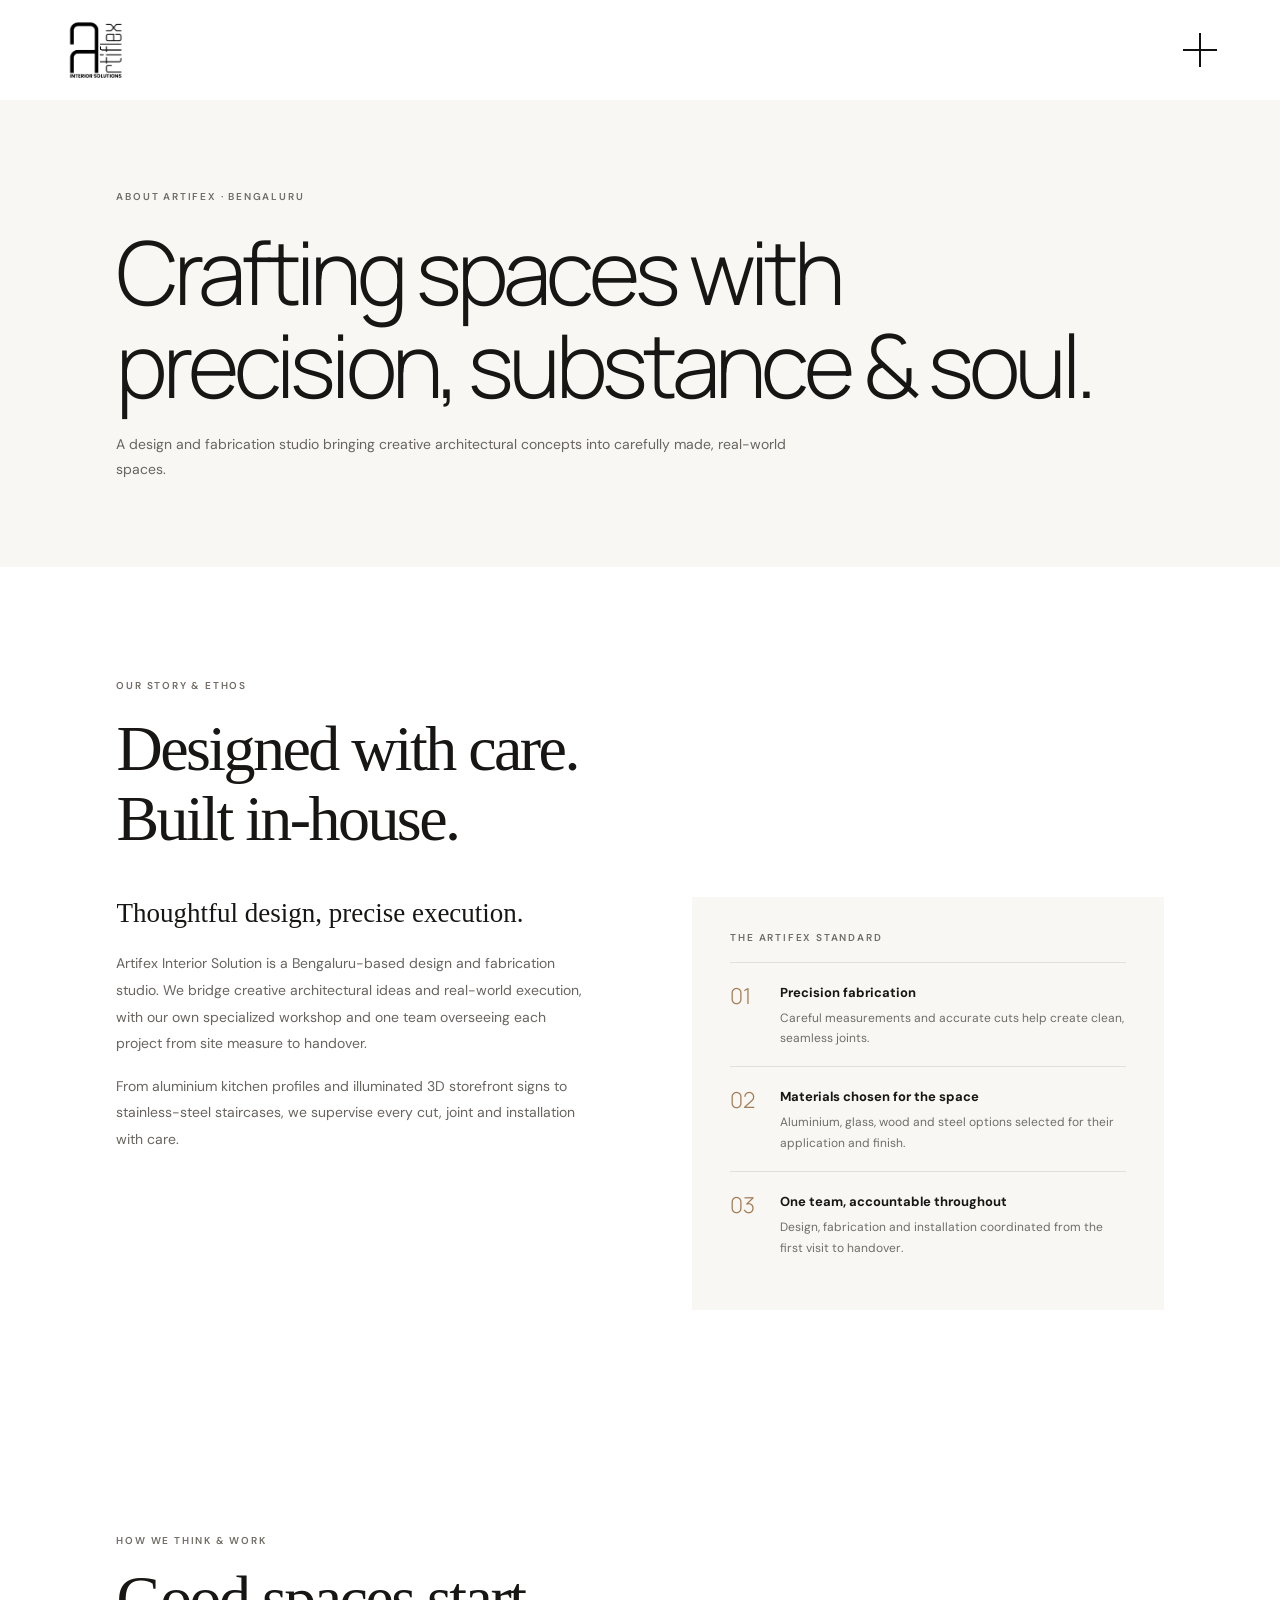
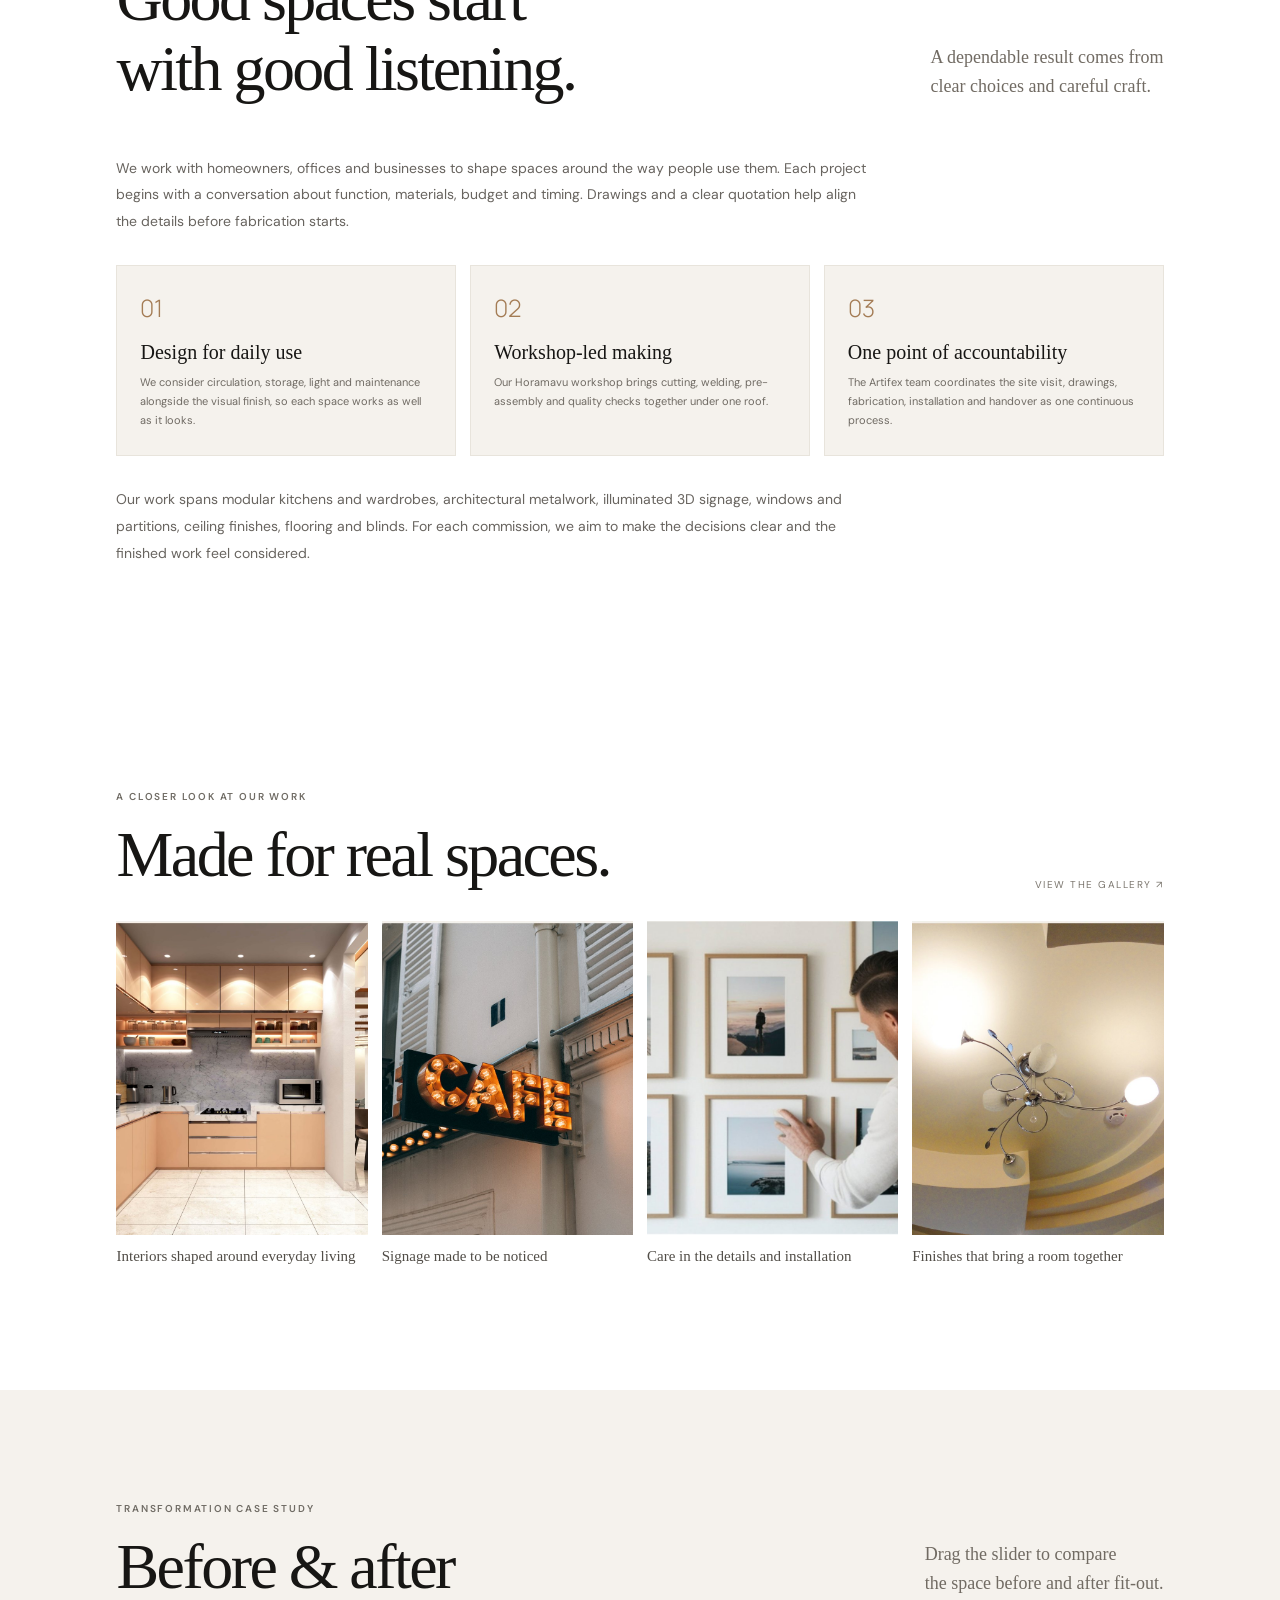
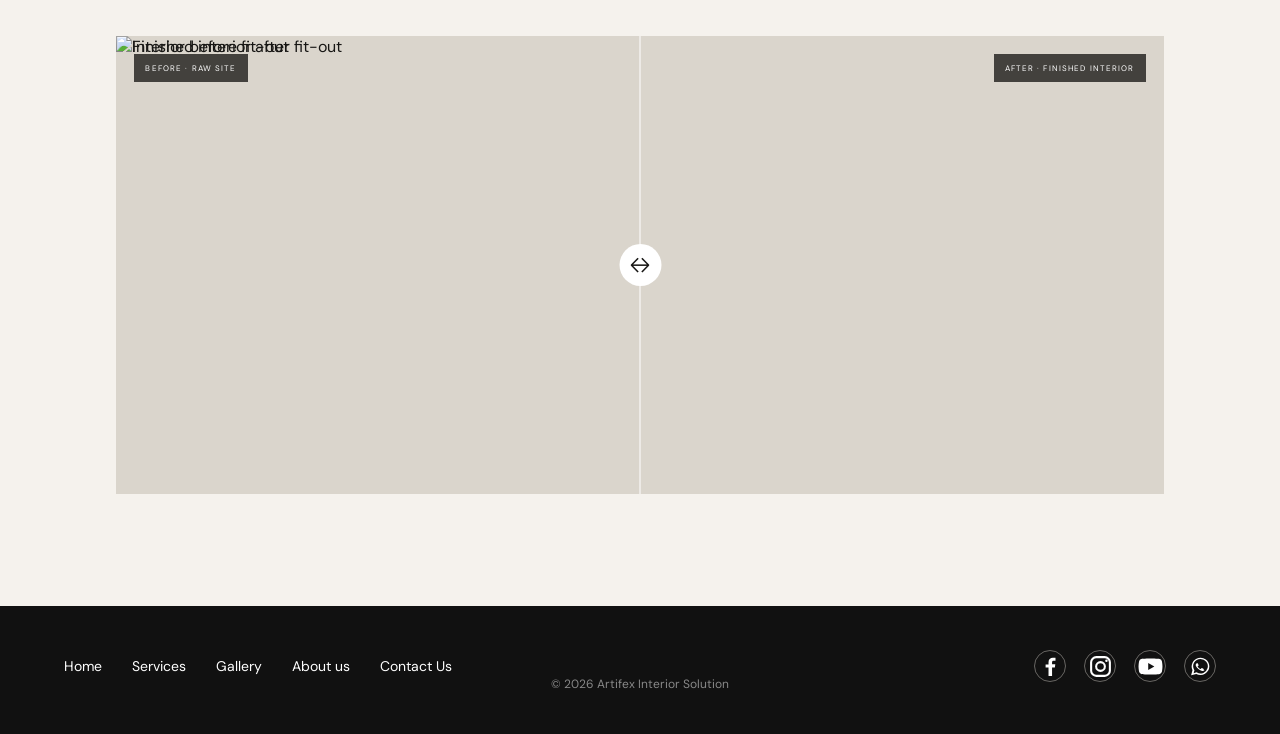
==== about.html @ 658be4eb "Add files via upload" ====
<!doctype html>
<html lang="en"><head><meta charset="utf-8"><meta name="viewport" content="width=device-width,initial-scale=1"><meta name="theme-color" content="#f8f7f4"><meta name="description" content="Learn about Artifex Interior Solution, its workshop-led process and quality standards."><title>About — Artifex Interior Solution</title><link rel="preconnect" href="https://fonts.googleapis.com"><link rel="preconnect" href="https://fonts.gstatic.com" crossorigin><link href="https://fonts.googleapis.com/css2?family=DM+Sans:wght@400;500;600;700&family=Manrope:wght@300;400;500;600&display=swap" rel="stylesheet"><link rel="stylesheet" href="style.css"><script>try{if(sessionStorage.getItem("artifex-intro-seen")==="1"||location.hash)document.documentElement.classList.add("intro-seen")}catch(e){if(location.hash)document.documentElement.classList.add("intro-seen")}</script></head><body>
  <div class="intro-loader" aria-hidden="true"><img class="intro-loader-mark" src="assets/artifex-logo.png" alt=""></div>
  <header class="site-header">
    <a class="brand" href="index.html" aria-label="Artifex Interior Solution home"><img src="assets/artifex-logo.png" alt="Artifex Interior Solutions"></a>
    <button class="menu-toggle" type="button" aria-label="Open menu" aria-expanded="false"><span></span><span></span></button>
  </header>
<main id="top">
<section class="inner-page-hero section-pad"><p class="eyebrow dark-eyebrow">ABOUT ARTIFEX · BENGALURU</p><h1>Crafting spaces with precision, substance &amp; soul.</h1><p>A design and fabrication studio bringing creative architectural concepts into carefully made, real-world spaces.</p></section>
<section class="content-story section-pad" id="story">
      <div class="content-section-heading"><p class="eyebrow dark-eyebrow">OUR STORY &amp; ETHOS</p><h2>Designed with care.<br>Built in-house.</h2></div>
      <div class="content-story-grid">
        <div class="content-story-copy"><h3>Thoughtful design, precise execution.</h3><p>Artifex Interior Solution is a Bengaluru-based design and fabrication studio. We bridge creative architectural ideas and real-world execution, with our own specialized workshop and one team overseeing each project from site measure to handover.</p><p>From aluminium kitchen profiles and illuminated 3D storefront signs to stainless-steel staircases, we supervise every cut, joint and installation with care.</p></div>
        <div class="content-standards"><p class="eyebrow dark-eyebrow">THE ARTIFEX STANDARD</p><article><span>01</span><div><h3>Precision fabrication</h3><p>Careful measurements and accurate cuts help create clean, seamless joints.</p></div></article><article><span>02</span><div><h3>Materials chosen for the space</h3><p>Aluminium, glass, wood and steel options selected for their application and finish.</p></div></article><article><span>03</span><div><h3>One team, accountable throughout</h3><p>Design, fabrication and installation coordinated from the first visit to handover.</p></div></article></div>
      </div>
    </section>
<section class="about-difference section-pad"><div class="section-heading"><div><p class="eyebrow dark-eyebrow">HOW WE THINK &amp; WORK</p><h2>Good spaces start<br>with good listening.</h2></div><p class="process-lead">A dependable result comes from<br>clear choices and careful craft.</p></div><p class="about-long-copy">We work with homeowners, offices and businesses to shape spaces around the way people use them. Each project begins with a conversation about function, materials, budget and timing. Drawings and a clear quotation help align the details before fabrication starts.</p><div class="about-value-grid"><article><span>01</span><h3>Design for daily use</h3><p>We consider circulation, storage, light and maintenance alongside the visual finish, so each space works as well as it looks.</p></article><article><span>02</span><h3>Workshop-led making</h3><p>Our Horamavu workshop brings cutting, welding, pre-assembly and quality checks together under one roof.</p></article><article><span>03</span><h3>One point of accountability</h3><p>The Artifex team coordinates the site visit, drawings, fabrication, installation and handover as one continuous process.</p></article></div><p class="about-long-copy about-last-copy">Our work spans modular kitchens and wardrobes, architectural metalwork, illuminated 3D signage, windows and partitions, ceiling finishes, flooring and blinds. For each commission, we aim to make the decisions clear and the finished work feel considered.</p></section>
<section class="about-photos section-pad"><div class="section-heading"><div><p class="eyebrow dark-eyebrow">A CLOSER LOOK AT OUR WORK</p><h2>Made for real spaces.</h2></div><a class="section-index" href="gallery.html">VIEW THE GALLERY ↗</a></div><div class="about-photo-grid"><figure><img src="assets/project-kitchen.jpg" alt="Warm modular kitchen interior"><figcaption>Interiors shaped around everyday living</figcaption></figure><figure><img src="assets/project-signage.jpg" alt="Illuminated three-dimensional storefront sign"><figcaption>Signage made to be noticed</figcaption></figure><figure><img src="assets/craftsmanship.jpg" alt="Careful finishing work in a completed interior"><figcaption>Care in the details and installation</figcaption></figure><figure><img src="assets/project-ceiling.jpg" alt="Finished ceiling and lighting detail"><figcaption>Finishes that bring a room together</figcaption></figure></div></section>
<section class="content-before-after section-pad" id="transformation">
      <div class="section-heading"><div><p class="eyebrow dark-eyebrow">TRANSFORMATION CASE STUDY</p><h2>Before &amp; after</h2></div><p class="process-lead">Drag the slider to compare<br>the space before and after fit-out.</p></div>
      <div class="before-after-frame" id="before-after-frame" style="--split:50%"><div class="compare-after"><img data-before-after="after" src="https://images.unsplash.com/photo-1600607687939-ce8a6c25118c?auto=format&amp;fit=crop&amp;w=1800&amp;q=85" alt="Finished interior after fit-out"><span>AFTER · FINISHED INTERIOR</span></div><div class="compare-before"><img data-before-after="before" src="https://images.unsplash.com/photo-1541888946425-d0fbb18f15f7?auto=format&amp;fit=crop&amp;w=1800&amp;q=85" alt="Interior before fit-out"><span>BEFORE · RAW SITE</span></div><div class="compare-divider" aria-hidden="true"><i>↔</i></div><input type="range" min="0" max="100" value="50" aria-label="Compare before and after images"></div>
    </section>
</main>
  <footer class="site-footer"><nav aria-label="Footer"><a href="index.html">Home</a><a href="services.html">Services</a><a href="gallery.html">Gallery</a><a href="about.html">About us</a><a href="contact.html">Contact Us</a></nav><div class="social-links" aria-label="Social media"><a href="https://www.facebook.com" target="_blank" rel="noopener noreferrer" aria-label="Facebook"><svg viewBox="0 0 24 24" aria-hidden="true"><path d="M13.5 21v-8h2.7l.4-3.1h-3.1V8c0-.9.3-1.5 1.6-1.5h1.7V3.7c-.3 0-1.3-.1-2.5-.1-2.5 0-4.2 1.5-4.2 4.3v2.1H7.3V13h2.8v8h3.4Z"/></svg></a><a href="https://www.instagram.com/artiflex.interiors" target="_blank" rel="noopener noreferrer" aria-label="Instagram"><svg viewBox="0 0 24 24" aria-hidden="true"><rect x="3" y="3" width="18" height="18" rx="5" fill="none" stroke="currentColor" stroke-width="2"/><circle cx="12" cy="12" r="4.2" fill="none" stroke="currentColor" stroke-width="2"/><circle cx="17.7" cy="6.5" r="1.2"/></svg></a><a href="https://www.youtube.com/@artiflexsolutions" target="_blank" rel="noopener noreferrer" aria-label="YouTube"><svg viewBox="0 0 24 24" aria-hidden="true"><path d="M23 7.1a3 3 0 0 0-2.1-2.2C19.1 4.4 12 4.4 12 4.4s-7.1 0-8.9.5A3 3 0 0 0 1 7.1 31 31 0 0 0 .5 12a31 31 0 0 0 .5 4.9 3 3 0 0 0 2.1 2.2c1.8.5 8.9.5 8.9.5s7.1 0 8.9-.5a3 3 0 0 0 2.1-2.2 31 31 0 0 0 .5-4.9 31 31 0 0 0-.5-4.9ZM9.8 15.4V8.6l5.9 3.4-5.9 3.4Z"/></svg></a><a href="https://wa.me/917012067527" target="_blank" rel="noopener noreferrer" aria-label="WhatsApp"><svg viewBox="0 0 24 24" aria-hidden="true"><path d="M20.5 11.7a8.5 8.5 0 0 1-12.6 7.4L3 20.4l1.3-4.7a8.5 8.5 0 1 1 16.2-4Zm-8.5-7a7 7 0 0 0-6 10.6l.2.4-.8 2.7 2.8-.8.4.2a7 7 0 1 0 3.4-13.1Zm3.9 10.6c-.2.5-1.1.9-1.5.9-.4.1-.9.1-1.4-.1-.3-.1-.7-.2-1.2-.5-2.1-.9-3.5-3-3.6-3.1-.1-.2-.8-1-.8-1.9 0-.9.5-1.4.7-1.6.2-.2.4-.2.6-.2h.4c.1 0 .3 0 .4.3l.6 1.4c.1.2.1.3 0 .5l-.3.4-.4.4c-.1.1-.2.2-.1.4.1.2.5.8 1.1 1.3.7.6 1.3.8 1.5.9.2.1.3.1.4-.1l.6-.7c.1-.2.3-.2.5-.1l1.3.6c.2.1.4.2.4.3.1.2.1.6-.1 1Z"/></svg></a></div><small>© <span id="year">2026</span> Artifex Interior Solution</small></footer>
  <div class="menu-overlay" aria-hidden="true"><nav class="menu-panel" aria-label="Main navigation"><a href="index.html">Home</a><a href="services.html">Services</a><a href="gallery.html">Gallery</a><a href="about.html">About us</a><a href="contact.html">Contact Us</a><div class="social-links menu-social" aria-label="Social media"><a href="https://www.facebook.com" target="_blank" rel="noopener noreferrer" aria-label="Facebook"><svg viewBox="0 0 24 24" aria-hidden="true"><path d="M13.5 21v-8h2.7l.4-3.1h-3.1V8c0-.9.3-1.5 1.6-1.5h1.7V3.7c-.3 0-1.3-.1-2.5-.1-2.5 0-4.2 1.5-4.2 4.3v2.1H7.3V13h2.8v8h3.4Z"/></svg></a><a href="https://www.instagram.com/artiflex.interiors" target="_blank" rel="noopener noreferrer" aria-label="Instagram"><svg viewBox="0 0 24 24" aria-hidden="true"><rect x="3" y="3" width="18" height="18" rx="5" fill="none" stroke="currentColor" stroke-width="2"/><circle cx="12" cy="12" r="4.2" fill="none" stroke="currentColor" stroke-width="2"/><circle cx="17.7" cy="6.5" r="1.2"/></svg></a><a href="https://www.youtube.com/@artiflexsolutions" target="_blank" rel="noopener noreferrer" aria-label="YouTube"><svg viewBox="0 0 24 24" aria-hidden="true"><path d="M23 7.1a3 3 0 0 0-2.1-2.2C19.1 4.4 12 4.4 12 4.4s-7.1 0-8.9.5A3 3 0 0 0 1 7.1 31 31 0 0 0 .5 12a31 31 0 0 0 .5 4.9 3 3 0 0 0 2.1 2.2c1.8.5 8.9.5 8.9.5s7.1 0 8.9-.5a3 3 0 0 0 2.1-2.2 31 31 0 0 0 .5-4.9 31 31 0 0 0-.5-4.9ZM9.8 15.4V8.6l5.9 3.4-5.9 3.4Z"/></svg></a><a href="https://wa.me/917012067527" target="_blank" rel="noopener noreferrer" aria-label="WhatsApp"><svg viewBox="0 0 24 24" aria-hidden="true"><path d="M20.5 11.7a8.5 8.5 0 0 1-12.6 7.4L3 20.4l1.3-4.7a8.5 8.5 0 1 1 16.2-4Zm-8.5-7a7 7 0 0 0-6 10.6l.2.4-.8 2.7 2.8-.8.4.2a7 7 0 1 0 3.4-13.1Zm3.9 10.6c-.2.5-1.1.9-1.5.9-.4.1-.9.1-1.4-.1-.3-.1-.7-.2-1.2-.5-2.1-.9-3.5-3-3.6-3.1-.1-.2-.8-1-.8-1.9 0-.9.5-1.4.7-1.6.2-.2.4-.2.6-.2h.4c.1 0 .3 0 .4.3l.6 1.4c.1.2.1.3 0 .5l-.3.4-.4.4c-.1.1-.2.2-.1.4.1.2.5.8 1.1 1.3.7.6 1.3.8 1.5.9.2.1.3.1.4-.1l.6-.7c.1-.2.3-.2.5-.1l1.3.6c.2.1.4.2.4.3.1.2.1.6-.1 1Z"/></svg></a></div></nav></div>
<script src="data-store.js"></script><script src="script.js"></script></body></html>
---- style.css ----
:root{--ink:#171614;--paper:#f8f7f4;--cream:#f0ede7;--muted:#706d67;--serif:Georgia,'Times New Roman',serif;--sans:'DM Sans',Arial,sans-serif;--display:Manrope,'DM Sans',sans-serif}*{box-sizing:border-box}html{scroll-behavior:smooth}body{margin:0;color:var(--ink);font-family:var(--sans);background:#fff}a{color:inherit;text-decoration:none}button{font:inherit}.site-header{height:100px;padding:0 4.4vw;display:flex;align-items:center;justify-content:space-between;background:#fff;position:relative;z-index:5}.brand{width:74px;height:82px;display:block}.brand img,.footer-brand img{width:100%;height:100%;object-fit:contain}.header-note{font-size:11px;letter-spacing:.13em;text-transform:uppercase;color:#777}.menu-toggle{width:48px;height:48px;display:grid;place-content:center;gap:8px;border:0;background:none;cursor:pointer}.menu-toggle{position:relative;transition:transform .42s cubic-bezier(.2,.8,.2,1)}.menu-toggle span{position:absolute;left:7px;top:23px;background:#111;transition:transform .42s cubic-bezier(.2,.8,.2,1)}.menu-toggle span:first-child{width:34px;height:2px}.menu-toggle span:last-child{width:2px;height:34px;left:23px;top:7px;transform:none}.menu-toggle.is-open{transform:rotate(45deg)}.menu-toggle:hover{opacity:.72}.hero{height:min(760px,calc(100svh - 100px));min-height:560px;position:relative;overflow:hidden;background:#292623}.hero-slide{position:absolute;inset:0;opacity:0;visibility:hidden;transition:opacity .8s ease,visibility .8s}.hero-slide.is-active{opacity:1;visibility:visible}.hero-image{width:100%;height:100%;object-fit:cover;position:absolute;inset:0}.hero-slide:first-child .hero-image{object-position:center 48%}.hero-slide:nth-child(2) .hero-image{object-position:center 52%}.hero-shade{position:absolute;inset:0;background:linear-gradient(90deg,rgba(0,0,0,.53),rgba(0,0,0,.06) 78%),linear-gradient(0deg,rgba(0,0,0,.23),transparent 48%)}.hero-copy{position:absolute;left:9.1%;bottom:15%;color:white}.eyebrow{font-size:10px;letter-spacing:.18em;font-weight:600;margin:0 0 22px}.hero-copy h1,.hero-copy h2{font-family:var(--display);font-weight:300;letter-spacing:-.055em;font-size:clamp(52px,7.1vw,104px);line-height:1.06;margin:0 0 30px}.text-link{font-size:12px;letter-spacing:.04em;border-bottom:1px solid currentColor;padding-bottom:8px}.text-link span{margin-left:22px;font-size:17px}.hero-controls{position:absolute;z-index:2;bottom:42px;right:5%;display:flex;gap:26px}.slide-control{border:0;background:none;color:rgba(255,255,255,.62);display:grid;grid-template-columns:auto 72px auto;align-items:center;gap:10px;padding:8px 0;cursor:pointer;font-size:9px;letter-spacing:.16em}.slide-control span{font-size:10px}.slide-control i{height:1px;background:rgba(255,255,255,.4);position:relative}.slide-control i:after{content:'';position:absolute;inset:0;background:#fff;transform:scaleX(0);transform-origin:left;transition:transform .35s}.slide-control.active{color:white}.slide-control.active i:after{transform:scaleX(1)}.hero-side-note{position:absolute;right:4.8%;top:42%;writing-mode:vertical-rl;color:rgba(255,255,255,.72);font-size:8px;letter-spacing:.2em}.section-pad{padding:112px 9.1%}.intro{padding-top:130px;padding-bottom:116px}.intro-top{display:grid;grid-template-columns:1fr 1fr;gap:12%;align-items:end}.dark-eyebrow{color:#706c65}.intro-heading h2,.section-heading h2{font-family:var(--serif);font-size:clamp(40px,5vw,68px);font-weight:400;letter-spacing:-.04em;line-height:1.1;margin:0}.intro-description{max-width:470px;padding-bottom:5px}.intro-description p{font-size:15px;line-height:1.8;color:#615e59;margin:0 0 15px}.intro-description p:first-child{font-family:var(--serif);font-size:22px;line-height:1.45;color:var(--ink)}.intro-feature{margin:72px 0 36px;display:grid;grid-template-columns:1.1fr .9fr;min-height:245px;align-items:center;background:var(--paper)}.intro-feature img{width:100%;height:100%;max-height:290px;object-fit:cover}.intro-feature blockquote{margin:0;padding:40px 11%;font-family:var(--serif);font-size:clamp(17px,1.8vw,24px);line-height:1.55;color:#49443f}.intro-feature cite{display:block;margin-top:25px;font-family:var(--sans);font-size:9px;font-style:normal;letter-spacing:.15em;color:#79746c}.pill-link{display:inline-flex;gap:34px;align-items:center;background:var(--ink);color:white;border-radius:30px;padding:15px 22px;font-size:12px}.pill-link span{font-size:20px;line-height:12px}.projects{background:var(--cream);padding-top:108px;padding-bottom:125px}.section-heading{display:flex;align-items:end;justify-content:space-between;margin-bottom:50px}.section-heading .eyebrow{margin-bottom:17px}.section-index{font-size:10px;letter-spacing:.15em;color:#7b766e}.project-grid{display:grid;grid-template-columns:repeat(3,1fr);gap:30px}.project-image{height:clamp(210px,27vw,370px);position:relative;overflow:hidden;background:#d4cec3}.project-image img{width:100%;height:100%;object-fit:cover;transition:transform .65s cubic-bezier(.2,.7,.3,1)}.project-card:hover .project-image img{transform:scale(1.045)}.project-arrow{position:absolute;right:15px;bottom:15px;width:40px;height:40px;border-radius:50%;display:grid;place-items:center;background:white;opacity:0;transform:translateY(6px);transition:.25s}.project-card:hover .project-arrow{opacity:1;transform:none}.project-meta{display:flex;justify-content:space-between;align-items:center;padding:17px 0;border-bottom:1px solid #c9c3b9}.project-meta h3{font:400 17px var(--serif);margin:0}.project-meta span{font-size:9px;color:#8b857c}.process{padding-top:120px;padding-bottom:130px}.process .section-heading{margin-bottom:52px}.process-lead{font:18px/1.6 var(--serif);color:#716b63;margin:0 0 4px}.steps{display:grid;grid-template-columns:repeat(4,1fr);gap:14px}.step{background:#fff;border:1px solid #e8e5e0;border-radius:4px;padding:27px 24px;min-height:220px}.step-number{color:#a47c55;font:300 28px var(--display)}.step h3{font-size:14px;margin:26px 0 10px}.step p{font-size:12px;line-height:1.75;color:#716d67;margin:0}.contact{background:#171614;color:#fff;display:grid;grid-template-columns:1fr auto;align-items:end;position:relative;padding-top:100px;padding-bottom:100px}.contact .eyebrow{color:#c2aa8c}.contact h2{font:300 clamp(48px,6.4vw,88px)/1.06 var(--display);letter-spacing:-.05em;margin:0}.contact-link{font-size:13px;padding:0 0 10px;border-bottom:1px solid #817b71;min-width:205px}.contact-link span{float:right;font-size:18px}.contact-note{font-size:10px;color:#aaa49b;grid-column:1 / -1;margin:38px 0 0}.site-footer{background:#111;color:white;padding:44px 5%;display:grid;grid-template-columns:1fr auto;align-items:center;gap:5%}.footer-brand{width:55px;height:62px;background:white}.site-footer nav{display:flex;gap:30px}.site-footer nav a{font-size:11px}.social-links{display:flex;gap:10px}.social-links a{border:1px solid #686663;border-radius:50%;width:34px;height:34px;display:grid;place-items:center;color:white;transition:background .2s,color .2s}.social-links a:hover{background:white;color:#111}.social-links svg{width:17px;height:17px;fill:currentColor}.site-footer small{grid-column:1/-1;color:#888;font-size:9px;justify-self:center;text-align:center;margin-top:-8px}.menu-overlay{position:fixed;inset:0;z-index:10;display:grid;grid-template-columns:58% 42%;background:var(--paper);opacity:0;visibility:hidden;transition:opacity .35s,visibility .35s}.menu-overlay.open{opacity:1;visibility:visible}.menu-photo{position:relative;min-height:100vh;overflow:hidden}.menu-photo:after{content:'';position:absolute;inset:0;background:linear-gradient(0deg,rgba(0,0,0,.45),transparent 55%)}.menu-photo img{height:100%;width:100%;object-fit:cover}.menu-photo p{position:absolute;z-index:1;bottom:9%;left:8%;font:300 clamp(34px,5vw,72px) var(--display);letter-spacing:-.04em;color:white}.menu-panel{display:flex;flex-direction:column;justify-content:center;align-items:center;gap:36px;padding:90px 30px}.menu-panel>a{font-size:clamp(19px,2vw,28px);font-weight:500}.menu-panel>a span{font-size:10px;color:#a47c55;margin-right:18px;vertical-align:middle}.menu-panel>p{position:absolute;bottom:7%;font-size:9px;letter-spacing:.15em;text-transform:uppercase;color:#746f68}.menu-close{position:absolute;z-index:2;top:27px;right:4%;font-size:45px;font-weight:300;background:none;border:0;cursor:pointer;line-height:1}.menu-open{overflow:hidden} @media(max-width:800px){.site-header{height:78px;padding:0 6%}.brand{width:60px;height:68px}.header-note{display:none}.hero{height:calc(90svh - 78px);min-height:530px}.hero-copy{left:7%;bottom:18%}.hero-copy h1,.hero-copy h2{font-size:clamp(47px,10vw,76px)}.hero-controls{right:auto;left:7%;bottom:35px}.hero-side-note{right:5%;top:30%}.section-pad{padding:82px 7%}.intro-top{grid-template-columns:1fr;gap:30px}.intro-description{max-width:600px}.intro-feature{margin-top:45px;grid-template-columns:1fr}.intro-feature img{height:240px}.intro-feature blockquote{padding:30px 8% 35px}.project-grid{gap:15px}.project-image{height:28vw;min-height:180px}.project-meta h3{font-size:15px}.steps{grid-template-columns:repeat(2,1fr)}.step{min-height:200px}.menu-overlay{grid-template-columns:1fr}.menu-photo{display:none}.menu-close{top:18px;right:6%}.site-footer{grid-template-columns:1fr auto;gap:22px}.site-footer nav{flex-wrap:wrap;gap:15px 22px}.social-links{grid-column:2;grid-row:2}.site-footer small{grid-column:1/-1;margin:0;justify-self:center;text-align:center}}
@media(max-width:520px){.hero{min-height:560px;height:calc(86svh - 78px)}.hero-image{object-position:58% center}.hero-slide:nth-child(2) .hero-image{object-position:58% center}.hero-shade{background:linear-gradient(90deg,rgba(0,0,0,.46),rgba(0,0,0,.03) 100%),linear-gradient(0deg,rgba(0,0,0,.3),transparent 60%)}.hero-copy{bottom:19%}.hero-copy h1,.hero-copy h2{font-size:48px}.hero-side-note{display:none}.hero-controls{bottom:28px;gap:20px}.slide-control{grid-template-columns:auto 48px auto}.section-pad{padding:70px 6%}.intro-heading h2,.section-heading h2{font-size:43px}.intro-description p{font-size:14px}.intro-description p:first-child{font-size:20px}.intro-feature{margin-top:35px}.intro-feature img{height:210px}.section-heading{align-items:start;gap:14px;margin-bottom:30px}.section-index{padding-top:7px;white-space:nowrap}.project-grid{grid-template-columns:1fr;gap:27px}.project-image{height:78vw;max-height:390px}.project-meta{padding:13px 0}.project-meta h3{font-size:17px}.projects{padding-top:75px;padding-bottom:80px}.process .section-heading{display:block}.process-lead{margin-top:20px;font-size:16px}.steps{grid-template-columns:1fr 1fr;gap:10px}.step{padding:19px 15px;min-height:230px;border-radius:2px}.step h3{font-size:13px;line-height:1.45;margin-top:22px}.step p{font-size:11px}.step-number{font-size:25px}.contact{grid-template-columns:1fr;gap:35px}.contact h2{font-size:55px}.contact-link{width:100%;max-width:290px}.contact-note{margin-top:0}.site-footer{padding:35px 6%}.site-footer nav{gap:14px 16px}.site-footer nav a{font-size:10px}}
@media(prefers-reduced-motion:reduce){*,*:before,*:after{scroll-behavior:auto!important;transition-duration:.01ms!important;animation-duration:.01ms!important}}


/* Opening logo and coordinated side-panel motion */
.intro-loader{position:fixed;inset:0;z-index:100;background:var(--paper);display:grid;place-items:center;opacity:1;transition:opacity .55s ease;pointer-events:none}
.intro-loader.is-done{opacity:0}
.intro-loader-mark{position:absolute;top:50%;left:50%;width:min(300px,58vw);height:auto;max-height:62vh;object-fit:contain;transform:translate(-50%,-50%);will-change:transform}
.menu-open .site-header{z-index:15;background:transparent}
.menu-open .menu-toggle{z-index:2}
.menu-overlay{transition:opacity .5s ease,visibility .5s ease}
.menu-panel{opacity:0;transform:translateX(38px);transition:transform .5s cubic-bezier(.2,.75,.25,1),opacity .35s ease .08s}
.menu-overlay.open .menu-panel{opacity:1;transform:translateX(0)}
.menu-social{position:absolute;bottom:10%;display:flex;flex-direction:row;gap:18px}
.menu-social a{width:38px;height:38px;color:#171614;border-color:#bdb8b0}
.menu-social a:hover{background:#171614;color:#fff}
@media(max-width:800px){.menu-social{bottom:8%;gap:15px}.intro-loader-mark{width:min(250px,58vw)}}


/* Imported site content sections: story, service details, materials, gallery and contact */
.content-section-heading,.content-materials>.section-heading{margin-bottom:42px}.content-section-heading h2,.content-materials h2,.content-services h2{font:400 clamp(40px,5vw,68px)/1.1 var(--serif);letter-spacing:-.04em;margin:0}.content-story{background:#fff}.content-story-grid{display:grid;grid-template-columns:1fr 1fr;gap:10%;align-items:start}.content-story-copy h3{font:400 27px/1.25 var(--serif);margin:0 0 20px}.content-story-copy p{max-width:62ch;font-size:14px;line-height:1.9;color:#68645f;margin:0 0 16px}.content-standards{padding:34px 38px;background:var(--paper)}.content-standards .eyebrow{margin-bottom:18px}.content-standards article{display:grid;grid-template-columns:34px 1fr;gap:16px;padding:18px 0;border-top:1px solid #e4e0d9}.content-standards article>span{font:300 22px var(--display);color:#a47c55}.content-standards h3{font-size:13px;margin:3px 0 7px}.content-standards article p{font-size:12px;line-height:1.7;color:#716d67;margin:0}.content-materials{background:#f5f2ed}.material-sample-grid{display:grid;grid-template-columns:repeat(6,1fr);gap:12px}.material-sample{border:1px solid #e1ddd5;background:white;text-align:left;padding:15px 13px;min-height:130px;cursor:pointer;color:var(--ink);transition:border-color .2s,transform .2s}.material-sample:hover,.material-sample.active{border-color:#9b7958;transform:translateY(-2px)}.material-swatch{display:block;width:32px;height:32px;border-radius:50%;margin-bottom:14px;border:1px solid rgba(0,0,0,.09)}.swatch-quartz{background:linear-gradient(140deg,#eeeae2 0 40%,#c6beb1 42% 45%,#f4f2ee 49% 72%,#d6d0c5 74%)}.swatch-brass{background:linear-gradient(135deg,#f3d8a7,#a9783f 55%,#e8c78c)}.swatch-teak{background:linear-gradient(135deg,#ddb98c,#694431 44%,#a9784c 67%,#433026)}.swatch-steel{background:linear-gradient(135deg,#72716c,#171817 52%,#454541)}.swatch-glass{background:repeating-linear-gradient(90deg,#d5dedb 0 5px,#fafafa 6px 9px,#b3c3c1 10px 12px)}.swatch-acoustic{background:repeating-linear-gradient(135deg,#987052 0 4px,#d8c0a0 5px 8px,#71543b 9px 11px)}.material-sample strong,.material-sample small{display:block}.material-sample strong{font-size:11px;margin-bottom:5px}.material-sample small{font-size:9px;color:#79736a}.material-detail{display:grid;grid-template-columns:1fr auto;gap:30px;align-items:center;background:white;border:1px solid #e2ded7;padding:28px 32px;margin-top:16px}.material-detail .eyebrow{margin-bottom:10px}.material-detail h3{font:400 23px var(--serif);margin:0 0 9px}.material-detail p{font-size:12px;line-height:1.7;color:#706b64;margin:0;max-width:68ch}.material-best{min-width:180px;border-left:1px solid #e2ded7;padding-left:25px}.material-best span,.material-best strong{display:block}.material-best span{font-size:8px;letter-spacing:.12em;color:#8b857b;margin-bottom:8px}.material-best strong{font-size:12px;color:var(--ink)}.content-services{background:#fff}.content-services .section-heading{margin-bottom:36px}.service-detail-grid{display:grid;grid-template-columns:repeat(2,1fr);gap:14px}.service-detail-card{background:var(--paper);border:1px solid #eae6df;padding:30px 30px 25px;display:flex;flex-direction:column;align-items:flex-start;min-height:350px}.service-kicker{font-size:8px;letter-spacing:.16em;color:#9a7755;font-weight:700}.service-detail-card h3{font:400 26px/1.2 var(--serif);margin:18px 0 12px}.service-detail-card>p{font-size:12px;line-height:1.75;color:#6f6a62;margin:0 0 16px;max-width:60ch}.service-detail-card ul{list-style:none;margin:0 0 22px;padding:0}.service-detail-card li{font-size:11px;line-height:1.65;color:#615d56;padding:5px 0 5px 17px;position:relative}.service-detail-card li:before{content:'—';position:absolute;left:0;color:#a47c55}.service-detail-card>a{margin-top:auto;font-size:10px;letter-spacing:.03em;border-bottom:1px solid #bbb4a9;padding:0 0 7px}.service-detail-card>a span{margin-left:15px}.gallery-intro{font:18px/1.65 var(--serif);color:#69645c;max-width:65ch;margin:-22px 0 28px}.gallery-filters{display:flex;gap:8px;flex-wrap:wrap;margin-bottom:24px}.gallery-filter{border:1px solid #cfc9bf;background:transparent;border-radius:24px;padding:9px 14px;font-size:10px;color:#514d46;cursor:pointer}.gallery-filter:hover,.gallery-filter.active{background:#191816;border-color:#191816;color:#fff}.content-gallery-grid{display:grid;grid-template-columns:repeat(3,1fr);gap:24px}.gallery-project{display:block;border:0;padding:0;text-align:left;background:transparent;color:var(--ink);cursor:pointer;min-width:0}.gallery-project img{display:block;width:100%;aspect-ratio:1.15;object-fit:cover;background:#ded8cf;transition:transform .45s,filter .35s}.gallery-project:hover img{transform:scale(1.025);filter:brightness(.91)}.gallery-project h3{font:400 18px var(--serif);margin:14px 0 5px}.gallery-project p{font-size:10px;color:#777169;margin:0}.project-lightbox{width:min(880px,92vw);max-height:90vh;padding:0;border:0;background:#f8f7f4;color:#171614;grid-template-columns:1.1fr .9fr;overflow:auto}.project-lightbox[open]{display:grid}.project-lightbox::backdrop{background:rgba(10,9,8,.78);backdrop-filter:blur(4px)}.project-lightbox>img{width:100%;height:100%;min-height:430px;object-fit:cover}.lightbox-copy{padding:48px 36px 32px;display:flex;flex-direction:column;justify-content:center}.lightbox-copy .eyebrow{margin-bottom:14px}.lightbox-copy h3{font:400 28px/1.2 var(--serif);margin:0 0 15px}.lightbox-copy>p:not(.eyebrow){font-size:12px;line-height:1.75;color:#6b665f}.lightbox-controls{display:flex;justify-content:space-between;margin-top:22px}.lightbox-controls button,.lightbox-close{border:1px solid #c9c3b9;background:transparent;padding:9px 12px;cursor:pointer}.lightbox-close{position:absolute;right:12px;top:12px;width:38px;height:38px;border-radius:50%;background:#fff;font-size:23px;padding:0}.content-before-after{background:#f5f2ed}.content-before-after .section-heading{margin-bottom:34px}.before-after-frame{position:relative;aspect-ratio:16/7;overflow:hidden;background:#dad5cc;isolation:isolate}.compare-after,.compare-before{position:absolute;inset:0}.compare-after img,.compare-before img{width:100%;height:100%;object-fit:cover}.compare-before{clip-path:inset(0 calc(100% - var(--split)) 0 0)}.compare-before img{object-position:center}.compare-before span,.compare-after span{position:absolute;top:18px;padding:9px 11px;background:rgba(20,19,17,.76);color:white;font-size:8px;letter-spacing:.14em}.compare-before span{left:18px}.compare-after span{right:18px}.compare-divider{position:absolute;z-index:2;top:0;bottom:0;left:var(--split);width:1px;background:white;transform:translateX(-50%);pointer-events:none}.compare-divider i{position:absolute;top:50%;left:50%;transform:translate(-50%,-50%);width:42px;height:42px;display:grid;place-items:center;border-radius:50%;background:white;color:#171614;font-style:normal;font-size:20px}.before-after-frame input{position:absolute;z-index:3;inset:0;width:100%;height:100%;opacity:0;cursor:ew-resize;margin:0}.contact.section-pad{display:grid;grid-template-columns:1fr 1fr;gap:54px 8%;align-items:start}.contact-heading{grid-column:1/-1}.contact-heading .eyebrow{color:#c2aa8c;margin-bottom:16px}.contact-heading .contact-note{margin:22px 0 0;color:#aaa49b;grid-column:auto}.contact-heading .contact-note a{color:white;border-bottom:1px solid #68645e}.contact-details h3,.quote-form h3,.contact-social h3{font:400 29px var(--serif);margin:0 0 12px}.contact-details .eyebrow,.quote-form .eyebrow,.contact-social .eyebrow{color:#c2aa8c;margin-bottom:12px}.contact-blurb{font-size:12px;line-height:1.75;color:#b9b5af;max-width:52ch;margin:0 0 25px}.contact-fact{padding:15px 0;border-top:1px solid #45423f}.contact-fact span{display:block;font-size:8px;letter-spacing:.16em;color:#c2aa8c;margin-bottom:8px}.contact-fact p,.contact-fact a{font-size:12px;line-height:1.65;color:#eee;margin:0}.contact-fact a{border-bottom:1px solid #777;padding-bottom:2px}.contact-map{height:100%;min-height:400px;background:#312f2d}.contact-map iframe{width:100%;height:100%;min-height:400px;border:0;filter:grayscale(.9) contrast(.9)}.quote-form{background:#f8f7f4;color:#171614;padding:34px}.quote-form .eyebrow{color:#8b765e}.quote-form h3{font-size:32px;margin-bottom:8px}.quote-lead{font-size:11px;line-height:1.7;color:#706b64;margin:0 0 24px}.quote-fields{display:grid;grid-template-columns:1fr 1fr;gap:16px}.quote-fields label{display:flex;flex-direction:column;gap:7px;font-size:9px;letter-spacing:.07em;text-transform:uppercase;color:#68635c}.quote-fields input,.quote-fields select,.quote-fields textarea{font:12px var(--sans);text-transform:none;letter-spacing:0;color:#171614;background:white;border:1px solid #d9d4cb;border-radius:0;padding:12px;min-width:0}.quote-fields textarea{resize:vertical}.quote-wide{grid-column:1/-1}.quote-submit{display:flex;justify-content:space-between;align-items:center;width:100%;border:0;background:#171614;color:white;padding:14px 17px;margin-top:20px;text-align:left;font:500 11px var(--sans);cursor:pointer}.quote-submit span{font-size:18px}.quote-privacy{font-size:9px;line-height:1.6;color:#777169;margin:12px 0 0}.contact-social{align-self:center}.contact-social h3{margin-bottom:20px}.contact-social>div{border-top:1px solid #45423f}.contact-social a{display:flex;justify-content:space-between;gap:10px;padding:14px 0;border-bottom:1px solid #45423f;font-size:11px}.contact-social a span{color:#aaa49b;text-align:right;font-size:10px}
@media(max-width:900px){.material-sample-grid{grid-template-columns:repeat(3,1fr)}.content-gallery-grid{grid-template-columns:repeat(2,1fr)}.contact.section-pad{gap:36px 5%}.contact-map,.contact-map iframe{min-height:360px}}
@media(max-width:620px){.content-story-grid{grid-template-columns:1fr;gap:28px}.content-standards{padding:27px 22px}.material-sample-grid{grid-template-columns:repeat(2,1fr);gap:8px}.material-detail{grid-template-columns:1fr;padding:24px 20px}.material-best{border-left:0;border-top:1px solid #e2ded7;padding:17px 0 0}.service-detail-grid,.content-gallery-grid{grid-template-columns:1fr}.service-detail-card{min-height:0;padding:25px 21px}.gallery-intro{font-size:16px;margin-top:-10px}.gallery-filters{gap:7px}.gallery-filter{font-size:9px;padding:8px 11px}.project-lightbox[open]{display:flex;flex-direction:column;max-height:90vh}.project-lightbox>img{height:38vh;min-height:220px}.lightbox-copy{padding:25px 22px}.before-after-frame{aspect-ratio:4/3}.contact.section-pad{grid-template-columns:1fr;gap:34px}.contact-heading{grid-column:auto}.contact-map,.contact-map iframe{min-height:280px;height:280px}.quote-form{padding:26px 19px}.quote-fields{grid-template-columns:1fr}.quote-wide{grid-column:auto}.contact-social a{font-size:10px}.contact-social a span{font-size:9px}}
.content-showroom{background:#e9e5dd}.showroom-layout{display:grid;grid-template-columns:1.65fr .75fr;gap:16px}.showroom-canvas{height:480px;position:relative;overflow:hidden;background:#f3f0e8}.showroom-canvas canvas{position:relative;z-index:1;display:block;width:100%;height:100%}.showroom-fallback{position:absolute;inset:0;display:flex;flex-direction:column;align-items:center;justify-content:center;text-align:center;color:#756d61}.showroom-fallback span{font-size:9px;letter-spacing:.16em}.showroom-fallback p{font:20px var(--serif)}.showroom-controls{display:flex;flex-direction:column;justify-content:center;gap:24px;background:#f8f7f4;padding:26px}.showroom-controls .eyebrow{margin-bottom:10px}.showroom-button-row{display:flex;flex-wrap:wrap;gap:7px}.showroom-button-row button{border:1px solid #d5d0c7;background:transparent;padding:8px 10px;font-size:9px;cursor:pointer}.showroom-button-row button:hover,.showroom-button-row button.active{background:#171614;color:white;border-color:#171614}
@media(max-width:800px){.showroom-layout{grid-template-columns:1fr}.showroom-canvas{height:55vw;min-height:320px}.showroom-controls{gap:19px}}
.admin-main{background:var(--paper)}.admin-content>h1{font:400 clamp(40px,6vw,72px)/1.05 var(--serif);margin:0 0 16px}.admin-intro{max-width:70ch;color:#716d67;font-size:13px;line-height:1.75;margin:0 0 40px}.admin-columns{display:grid;grid-template-columns:.8fr 1.2fr;gap:24px}.admin-columns form,.admin-catalog{padding:30px;background:white;border:1px solid #e8e5e0}.admin-columns h2{font:400 25px var(--serif);margin:0 0 22px}.admin-columns form>label{display:flex;flex-direction:column;gap:7px;margin-bottom:15px;font-size:10px;letter-spacing:.08em;text-transform:uppercase;color:#68635c}.admin-columns input,.admin-columns select,.admin-columns textarea{font:12px var(--sans);text-transform:none;letter-spacing:0;padding:12px;background:#fff;border:1px solid #d9d4cb}.admin-button,.admin-catalog-head button,.admin-delete{border:0;background:#171614;color:white;padding:12px 16px;font-size:11px;cursor:pointer}.admin-catalog-head{display:flex;justify-content:space-between;align-items:start;gap:10px}.admin-catalog-head button{font-size:9px;background:#efede8;color:#333}.admin-project-row{display:grid;grid-template-columns:74px 1fr auto;gap:14px;align-items:center;padding:12px 0;border-top:1px solid #e7e3dc}.admin-project-row img{width:74px;height:62px;object-fit:cover;background:#eee}.admin-project-row h3{font:400 16px var(--serif);margin:0 0 4px}.admin-project-row p{font-size:9px;color:#777;margin:0}.admin-delete{background:#8d3427;padding:8px 10px}.admin-message{font-size:11px;color:#476d54}@media(max-width:760px){.admin-columns{grid-template-columns:1fr}.admin-content.section-pad{padding-left:6%;padding-right:6%}.admin-catalog-head{flex-direction:column}}
.inner-page-hero{background:var(--paper);padding-top:90px;padding-bottom:85px}.inner-page-hero h1{max-width:980px;font:300 clamp(45px,7vw,88px)/1.06 var(--display);letter-spacing:-.055em;margin:0 0 20px}.inner-page-hero>p:last-child{max-width:66ch;font-size:14px;line-height:1.8;color:#69645e;margin:0}.home-projects .pill-link{margin-top:34px}.home-projects .section-index{border-bottom:1px solid #bcb5aa;padding-bottom:7px;font-size:9px;letter-spacing:.13em}@media(max-width:800px){.inner-page-hero{padding-top:70px;padding-bottom:65px}}@media(max-width:520px){.inner-page-hero h1{font-size:47px}.inner-page-hero>p:last-child{font-size:12px}}

/* One-time entry animation; matched material sample treatment from the supplied site. */
html.intro-seen .intro-loader{display:none!important}
.material-sample-grid{gap:18px}.material-sample{background:#fff;border:1px solid #e1ddd5;border-radius:6px;padding:24px 18px;text-align:center;min-height:157px;transition:all .3s ease}.material-sample:hover,.material-sample.active{border-color:#bd8b43;transform:translateY(-6px);box-shadow:0 16px 32px rgba(0,0,0,.06)}.material-sample.active{background:#f0ede7}.material-swatch{width:56px;height:56px;border-radius:50%;margin:0 auto 14px;box-shadow:inset 0 2px 4px rgba(255,255,255,.6),0 6px 16px rgba(0,0,0,.15)}.swatch-quartz{background:radial-gradient(circle,#f7f7f7 40%,#d8d8d8 100%)}.swatch-brass{background:linear-gradient(135deg,#f3d289,#b88e44)}.swatch-teak{background:linear-gradient(135deg,#8b5a2b,#5c3a1e)}.swatch-steel{background:linear-gradient(135deg,#3a3a3d,#1e1e20)}.swatch-glass{background:linear-gradient(135deg,rgba(255,255,255,.95),rgba(180,220,255,.5));border:1px solid rgba(255,255,255,.8)}.swatch-acoustic{background:linear-gradient(135deg,#7c8289,#565b61)}.material-sample strong{font-size:12px;font-weight:600}.material-sample small{font-size:9px;letter-spacing:.04em}.contact-page .quote-form{grid-column:1/-1}.about-long-copy{max-width:76ch;font-size:14px;line-height:1.9;color:#68645f;margin:0 0 30px}.about-last-copy{margin:30px 0 0}.about-value-grid{display:grid;grid-template-columns:repeat(3,1fr);gap:14px}.about-value-grid article{padding:25px 23px;background:#f5f2ed;border:1px solid #e8e4dc}.about-value-grid article>span{font:300 24px var(--display);color:#a47c55}.about-value-grid h3{font:400 20px var(--serif);margin:17px 0 9px}.about-value-grid p{font-size:11px;line-height:1.75;color:#706b64;margin:0}
@media(max-width:620px){.material-sample-grid{gap:10px}.material-sample{padding:19px 12px;min-height:145px}.about-value-grid{grid-template-columns:1fr}.contact-page .quote-form{grid-column:auto}}

/* The open side panel overlays the current page; it does not replace it with a stock photo. */
.menu-overlay{display:block;background:rgba(12,11,10,.22)}
.menu-panel{position:absolute;top:0;right:0;bottom:0;width:min(42vw,620px);height:100%;background:var(--paper);box-shadow:-16px 0 42px rgba(0,0,0,.08)}
@media(max-width:800px){.menu-panel{width:min(82vw,460px)}}
@media(max-width:520px){.menu-panel{width:100%}}
.about-photo-grid{display:grid;grid-template-columns:repeat(4,1fr);gap:14px}.about-photo-grid figure{margin:0;min-width:0}.about-photo-grid img{display:block;width:100%;aspect-ratio:4/5;object-fit:cover;background:#ddd8cf}.about-photo-grid figcaption{font:15px/1.4 var(--serif);padding:11px 0;color:#514d47}.about-photos .section-heading{margin-bottom:30px}.inner-page-hero p+p{margin-top:14px}.inner-page-hero>p:last-child{max-width:72ch}
@media(max-width:760px){.about-photo-grid{grid-template-columns:repeat(2,1fr);gap:12px}}

@media(max-width:900px){.about-photo-grid{grid-template-columns:repeat(2,1fr)}}
@media(max-width:520px){.about-photo-grid{gap:10px}.about-photo-grid figcaption{font-size:13px}}

.contact-page .quote-form{grid-column:auto;align-self:stretch}
@media(max-width:620px){.contact-page .quote-form{grid-column:auto}}

.site-footer nav a{font-size:14px;line-height:1.5}.site-footer .social-links{gap:18px}.site-footer .social-links a{display:grid;place-items:center;width:32px;height:32px}.site-footer .social-links svg{width:25px;height:25px}.site-footer>small{font-size:12px}
@media(max-width:620px){.site-footer nav{gap:14px 20px}.site-footer nav a{font-size:13px}.site-footer .social-links{gap:13px}.site-footer .social-links a{width:30px;height:30px}.site-footer .social-links svg{width:23px;height:23px}}

.menu-social{gap:24px}.menu-social a{width:54px;height:54px;display:grid;place-items:center}.menu-social a svg{width:42px;height:42px}
@media(max-width:800px){.menu-social{gap:18px}.menu-social a{width:48px;height:48px}.menu-social a svg{width:37px;height:37px}}

.brand{width:88px;height:92px;flex:0 0 88px}
@media(max-width:620px){.brand{width:70px;height:74px;flex-basis:70px}}
.admin-login{max-width:480px;margin:5vh auto 8vh;padding:38px;background:#fff;border:1px solid #e8e5e0;box-shadow:0 18px 50px rgba(0,0,0,.04)}
.admin-login h1{font:400 clamp(36px,5vw,54px)/1.05 var(--serif);margin:0 0 12px}.admin-login>p:not(.eyebrow){font-size:13px;line-height:1.7;color:#716d67;margin:0 0 26px}
.admin-login form,.admin-settings{display:grid;gap:14px}.admin-login label,.admin-settings label{display:flex;flex-direction:column;gap:7px;font-size:10px;letter-spacing:.07em;text-transform:uppercase;color:#68635c}
.admin-login input,.admin-settings input,.admin-settings textarea{font:13px var(--sans);text-transform:none;letter-spacing:0;padding:12px;background:#fff;border:1px solid #d9d4cb;min-width:0}
.admin-login #admin-login-message{min-height:18px;color:#a33;font-size:12px;margin:0}.admin-dashboard-heading{display:flex;justify-content:space-between;align-items:center;gap:18px}.admin-dashboard-heading h1{font:400 clamp(40px,6vw,72px)/1.05 var(--serif);margin:0 0 16px}
.admin-settings{background:#fff;border:1px solid #e8e5e0;padding:28px;margin:0 0 28px}.admin-settings-section+.admin-settings-section{border-top:1px solid #e8e5e0;padding-top:24px}.admin-settings-section>.eyebrow{margin:0 0 18px}.admin-settings-grid{display:grid;grid-template-columns:repeat(2,minmax(0,1fr));gap:16px}.admin-settings-grid small{font-size:10px;letter-spacing:0;text-transform:none;color:#858078}.admin-settings-grid input[type=file]{font-size:11px;padding:9px}.admin-wide{grid-column:1/-1}.admin-settings-actions{display:flex;align-items:center;gap:15px;flex-wrap:wrap}.admin-settings-actions p{flex-basis:100%;font-size:12px;color:#476d54;margin:0}.admin-settings-actions p.is-error{color:#a33}.admin-secondary{border:1px solid #d9d4cb;background:transparent;padding:11px 14px;font-size:11px;cursor:pointer;color:#171614}.admin-settings [hidden],#admin-dashboard[hidden],#admin-login[hidden]{display:none!important}
@media(max-width:620px){.admin-login{padding:26px 20px;margin:3vh auto 6vh}.admin-settings{padding:22px 18px}.admin-settings-grid{grid-template-columns:1fr}.admin-wide{grid-column:auto}.admin-dashboard-heading{align-items:flex-start}.admin-dashboard-heading .admin-secondary{margin-top:8px}}
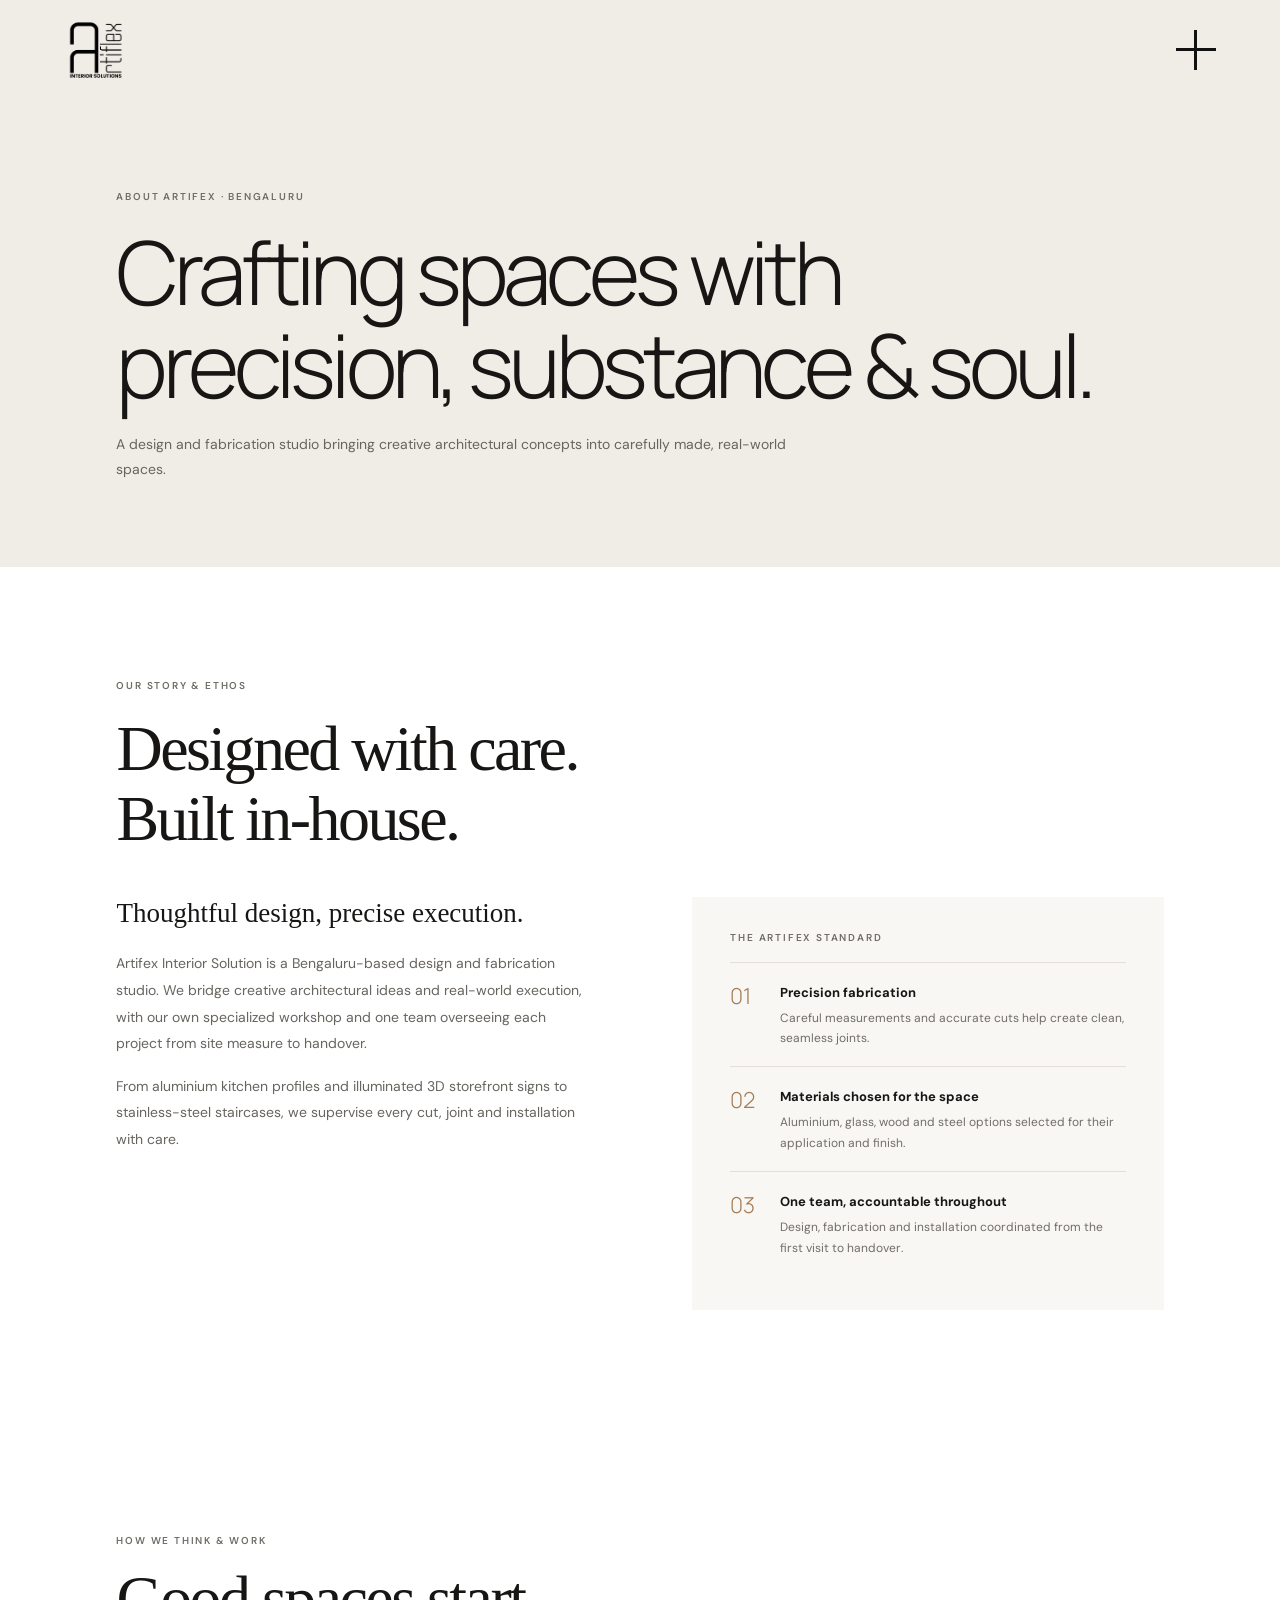
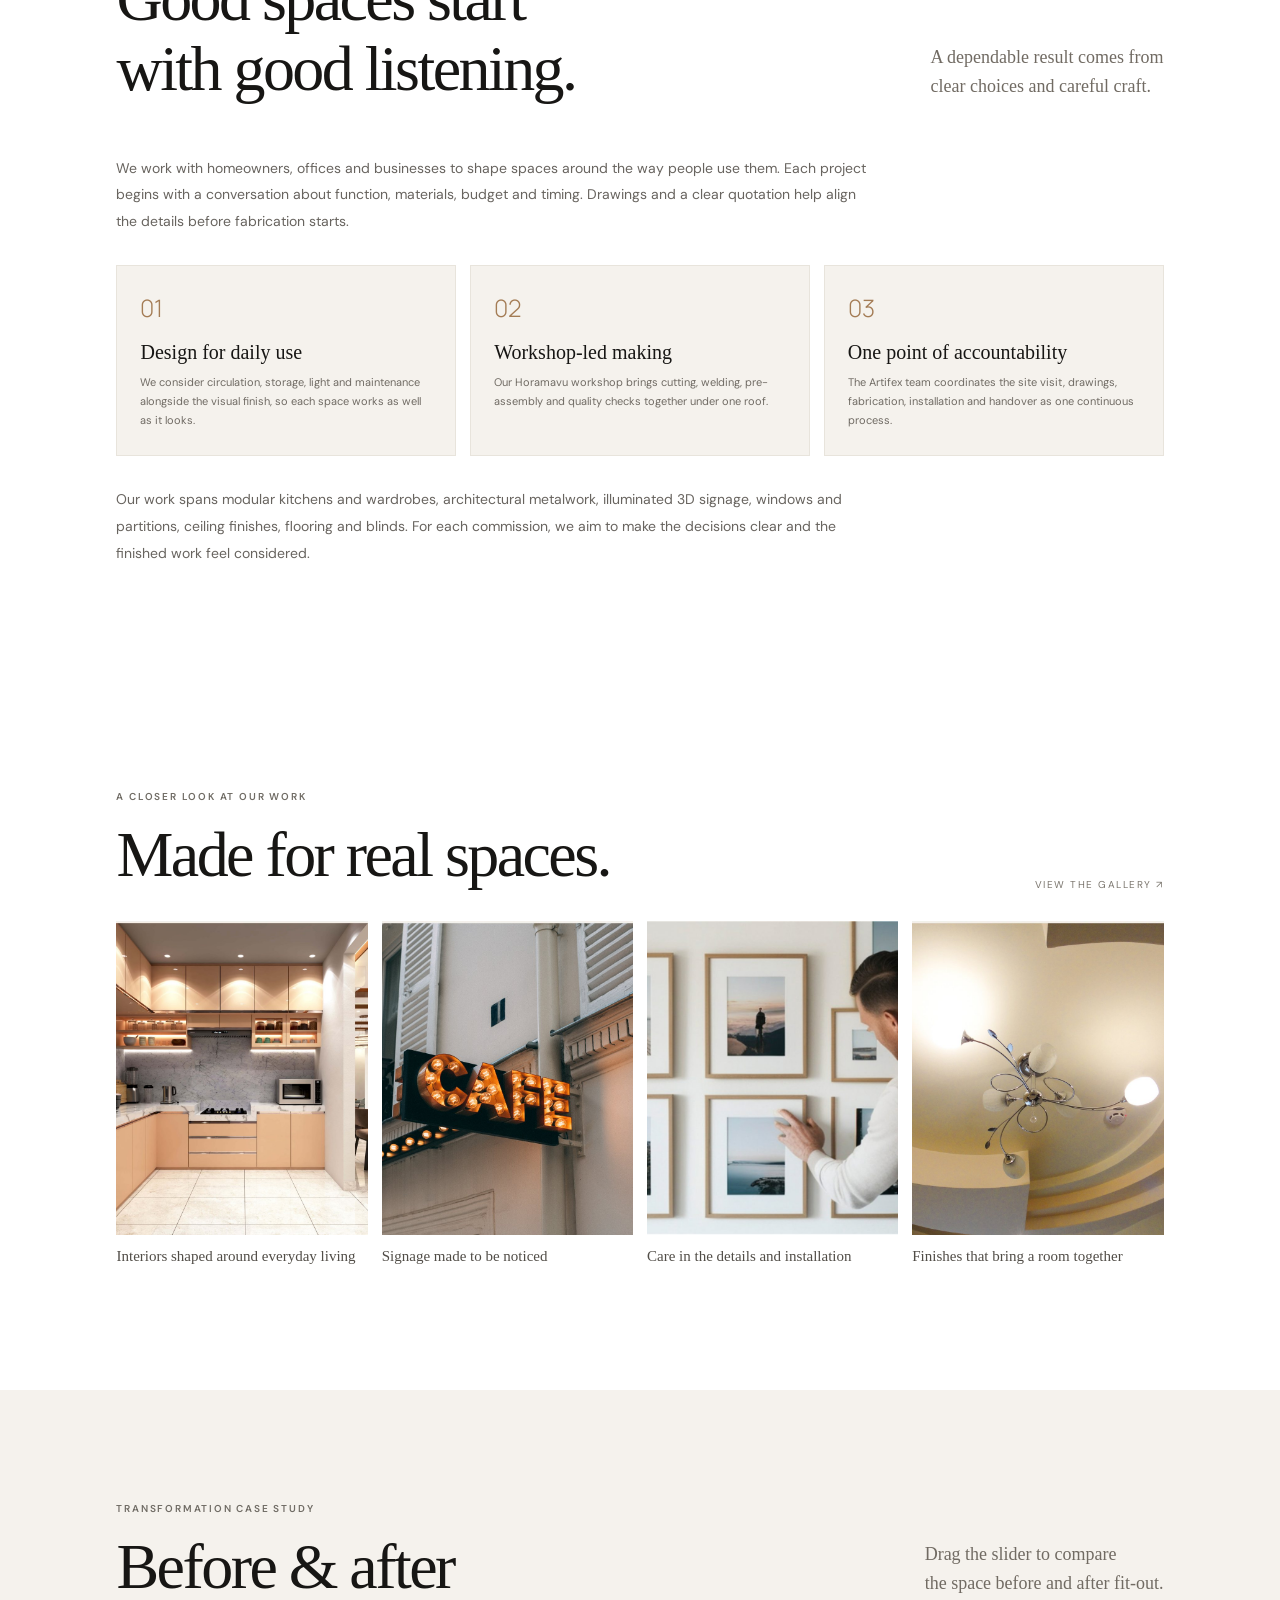
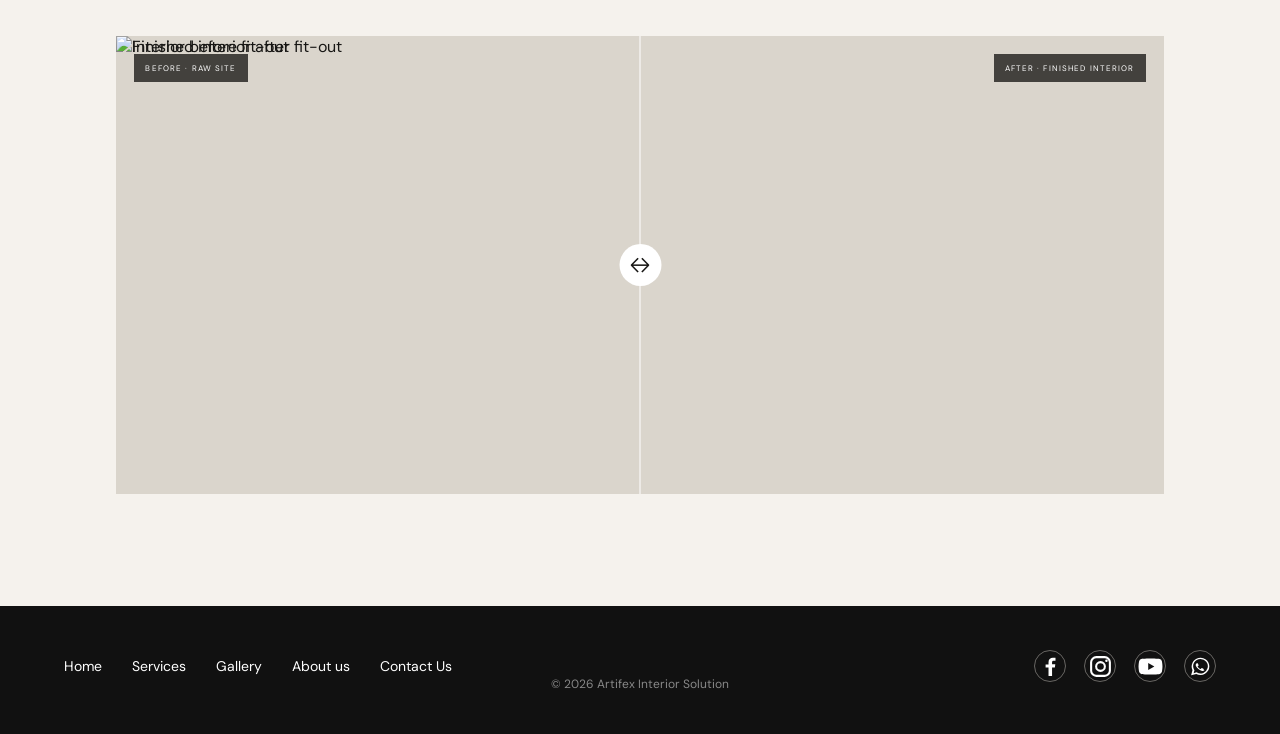
==== commit a01277e2: "Match interior page headers to hero color" ====
--- a/about.html
+++ b/about.html
@@ -1,5 +1,5 @@
 <!doctype html>
-<html lang="en"><head><meta charset="utf-8"><meta name="viewport" content="width=device-width,initial-scale=1"><meta name="theme-color" content="#f8f7f4"><meta name="description" content="Learn about Artifex Interior Solution, its workshop-led process and quality standards."><title>About — Artifex Interior Solution</title><link rel="preconnect" href="https://fonts.googleapis.com"><link rel="preconnect" href="https://fonts.gstatic.com" crossorigin><link href="https://fonts.googleapis.com/css2?family=DM+Sans:wght@400;500;600;700&family=Manrope:wght@300;400;500;600&display=swap" rel="stylesheet"><link rel="stylesheet" href="style.css"><script>try{if(sessionStorage.getItem("artifex-intro-seen")==="1"||location.hash)document.documentElement.classList.add("intro-seen")}catch(e){if(location.hash)document.documentElement.classList.add("intro-seen")}</script></head><body>
+<html lang="en"><head><meta charset="utf-8"><meta name="viewport" content="width=device-width,initial-scale=1"><meta name="theme-color" content="#f8f7f4"><meta name="description" content="Learn about Artifex Interior Solution, its workshop-led process and quality standards."><title>About — Artifex Interior Solution</title><link rel="preconnect" href="https://fonts.googleapis.com"><link rel="preconnect" href="https://fonts.gstatic.com" crossorigin><link href="https://fonts.googleapis.com/css2?family=DM+Sans:wght@400;500;600;700&family=Manrope:wght@300;400;500;600&display=swap" rel="stylesheet"><link rel="stylesheet" href="style.css?v=20261015c"><script>try{if(sessionStorage.getItem("artifex-intro-seen")==="1"||location.hash)document.documentElement.classList.add("intro-seen")}catch(e){if(location.hash)document.documentElement.classList.add("intro-seen")}</script></head><body>
   <div class="intro-loader" aria-hidden="true"><img class="intro-loader-mark" src="assets/artifex-logo.png" alt=""></div>
   <header class="site-header">
     <a class="brand" href="index.html" aria-label="Artifex Interior Solution home"><img src="assets/artifex-logo.png" alt="Artifex Interior Solutions"></a>
--- a/style.css
+++ b/style.css
@@ -61,3 +61,23 @@
 .admin-login #admin-login-message{min-height:18px;color:#a33;font-size:12px;margin:0}.admin-dashboard-heading{display:flex;justify-content:space-between;align-items:center;gap:18px}.admin-dashboard-heading h1{font:400 clamp(40px,6vw,72px)/1.05 var(--serif);margin:0 0 16px}
 .admin-settings{background:#fff;border:1px solid #e8e5e0;padding:28px;margin:0 0 28px}.admin-settings-section+.admin-settings-section{border-top:1px solid #e8e5e0;padding-top:24px}.admin-settings-section>.eyebrow{margin:0 0 18px}.admin-settings-grid{display:grid;grid-template-columns:repeat(2,minmax(0,1fr));gap:16px}.admin-settings-grid small{font-size:10px;letter-spacing:0;text-transform:none;color:#858078}.admin-settings-grid input[type=file]{font-size:11px;padding:9px}.admin-wide{grid-column:1/-1}.admin-settings-actions{display:flex;align-items:center;gap:15px;flex-wrap:wrap}.admin-settings-actions p{flex-basis:100%;font-size:12px;color:#476d54;margin:0}.admin-settings-actions p.is-error{color:#a33}.admin-secondary{border:1px solid #d9d4cb;background:transparent;padding:11px 14px;font-size:11px;cursor:pointer;color:#171614}.admin-settings [hidden],#admin-dashboard[hidden],#admin-login[hidden]{display:none!important}
 @media(max-width:620px){.admin-login{padding:26px 20px;margin:3vh auto 6vh}.admin-settings{padding:22px 18px}.admin-settings-grid{grid-template-columns:1fr}.admin-wide{grid-column:auto}.admin-dashboard-heading{align-items:flex-start}.admin-dashboard-heading .admin-secondary{margin-top:8px}}
+
+.home-page .site-header{position:absolute;top:0;left:0;right:0;height:100px;background:transparent}.home-page .brand img{filter:brightness(0) invert(1)}.home-page .menu-toggle span{background:#fff}.home-page .hero{height:100svh;height:100vh;max-height:900px;min-height:560px}.home-page.menu-open .menu-toggle span{background:#171614}
+@media(max-width:620px){.home-page .site-header{height:78px}.home-page .hero{height:100svh;height:100vh;min-height:560px;max-height:none}}
+
+
+/* Slightly larger home header logo and menu toggle. */
+.home-page .brand{width:98px;height:100px;flex-basis:98px}
+.home-page .menu-toggle{width:58px;height:58px}
+.home-page .menu-toggle span:first-child{width:42px;height:3px;left:8px;top:27px}
+.home-page .menu-toggle span:last-child{width:3px;height:42px;left:27px;top:8px}
+@media(max-width:620px){.home-page .brand{width:78px;height:82px;flex-basis:78px}.home-page .menu-toggle{width:54px;height:54px}.home-page .menu-toggle span:first-child{width:38px;left:8px;top:25px}.home-page .menu-toggle span:last-child{height:38px;left:25px;top:8px}}
+
+/* Interior-page header follows the light hero background; home keeps its own overlay styling. */
+body:not(.home-page) .site-header{background:var(--cream)}
+body:not(.home-page) .inner-page-hero{background:var(--cream)}
+body:not(.home-page) .brand{width:84px;height:90px}
+body:not(.home-page) .menu-toggle{width:56px;height:56px}
+body:not(.home-page) .menu-toggle span:first-child{width:40px;height:3px;left:8px;top:26px}
+body:not(.home-page) .menu-toggle span:last-child{width:3px;height:40px;left:26px;top:8px}
+@media(max-width:800px){body:not(.home-page) .brand{width:72px;height:76px}body:not(.home-page) .menu-toggle{width:52px;height:52px}body:not(.home-page) .menu-toggle span:first-child{width:38px;left:7px;top:24px}body:not(.home-page) .menu-toggle span:last-child{height:38px;left:24px;top:7px}}
